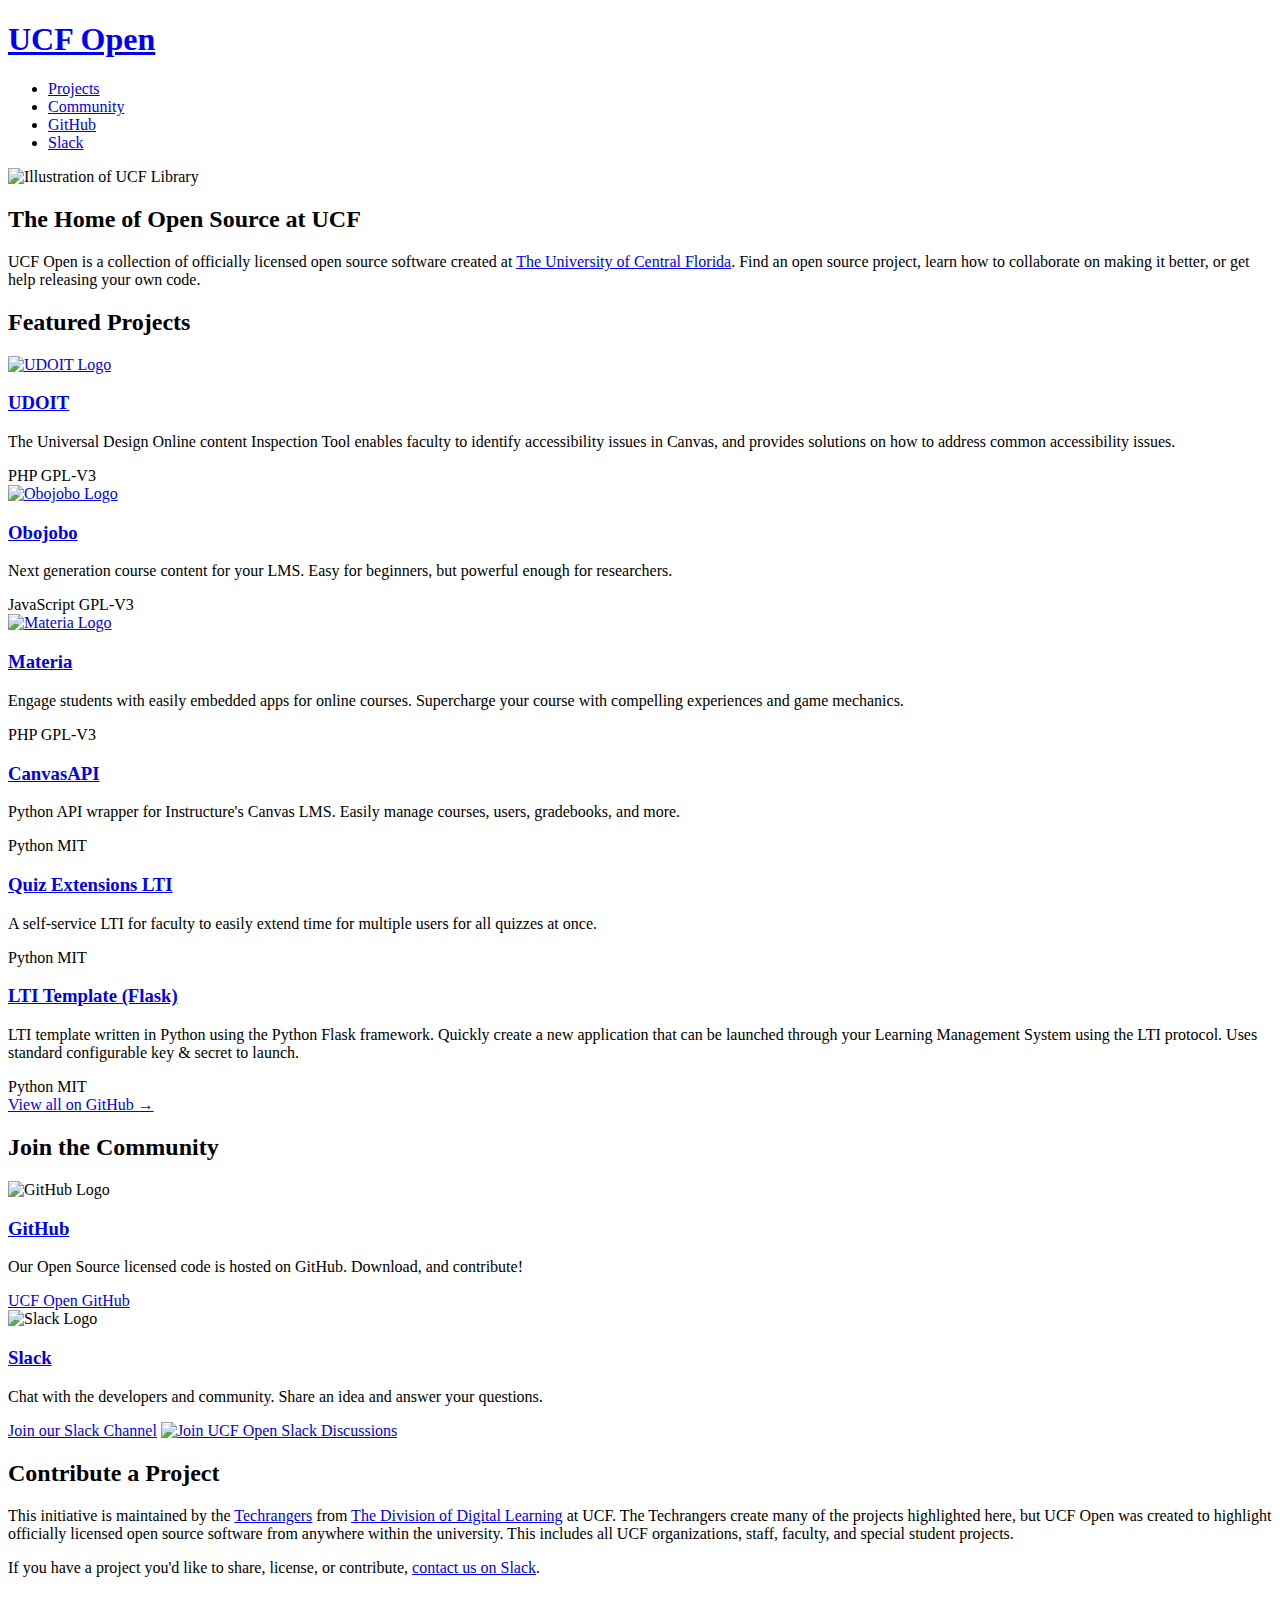
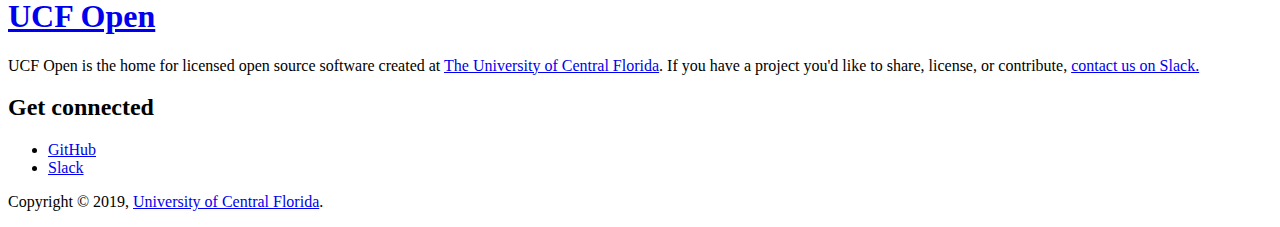
==== index.html @ 664c1a89 "Merge pull request #3 from jessemcbride/fix/canvasapi-language-tag" ====
<!DOCTYPE html>
<html>
	<head>
		<meta charset="utf-8" />
		<meta http-equiv="X-UA-Compatible" content="IE=edge" />
		<meta name="viewport" content="width=device-width, initial-scale=1" />
		<title>UCF Open - Open Source Software from UCF</title>
		<meta name="description" content="ucf open" />
		<link
			href="https://maxcdn.bootstrapcdn.com/font-awesome/4.3.0/css/font-awesome.min.css"
			rel="stylesheet"
			type="text/css"
		/>
		<link
			href="https://fonts.googleapis.com/css?family=Roboto:400,400i,500,500i&display=swap"
			rel="stylesheet"
		/>

		<!-- Twitter Social -->
		<meta name="twitter:image:src" content="http://ucfopen.github.io/img/social-ucf-open.png" />
		<meta name="twitter:card" content="summary_large_image" />
		<meta name="twitter:title" content="University of Central Florida Open Source" />
		<meta name="twitter:description" content="UCF Open is the home licensed open source software created at the University of Central Florida." />

		<!-- Open Graph -->
		<meta property="og:image" content="https://ucfopen.github.io/img/social-ucf-open.png" />
		<meta property="og:title" content="University of Central Florida Open Source" />
		<meta property="og:url" content="https://ucfopen.github.io" />
		<meta property="og:description" content="UCF Open is the home licensed open source software created at the University of Central Florida." />

		<link rel="stylesheet" href="css/main.css" />
	</head>

	<body>
		<header>
			<h1><a class="logo" href="/">UCF Open</a></h1>
			<nav>
				<ul>
					<li><a href="#our_featured_open_source_projects">Projects</a></li>
					<li><a href="#our_platforms_and_technologies">Community</a></li>
					<li><a href="https://github.com/ucfopen" rel="nofollow" target="_blank">GitHub</a></li>
					<li><a href="https://ucf-open-slackin.herokuapp.com/" rel="nofollow" target="_blank">Slack</a></li>
				</ul>
			</nav>
		</header>

		<div class="top">
			<img src="img/ucf-library.svg" class="illustration" alt="Illustration of UCF Library" />
			<h2 id="about">The Home of Open Source at UCF</h2>
			<div class="description">
				<p>
					UCF Open is a collection of officially licensed open source software created at <a href="https://www.ucf.edu/" target="_blank">The University of Central Florida</a>. Find an open source project, learn how to collaborate on making it better, or get help releasing your own code.
				</p>
			</div>
		</div>

		<main>
			<div class="content-container featured">
				<h2 id="our_featured_open_source_projects">
					<span class="highlight">Featured</span> Projects
				</h2>

				<div class="projects">
					<div class="project project-udoit">
						<a href="https://github.com/ucfopen/UDOIT" rel="nofollow" target="_blank"
							><img src="img/udoit-logo.svg" alt="UDOIT Logo"
						/></a>
						<h3><a href="https://github.com/ucfopen/UDOIT" rel="nofollow" target="_blank">UDOIT</a></h3>
						<p>
							The Universal Design Online content Inspection Tool enables faculty to identify accessibility issues in Canvas, and provides solutions on how to address common accessibility issues.
						</p>
						<div class="tags">
							<span class="tag tag-php">PHP</span>
							<span class="tag tag-GPLV3">GPL-V3</span>
						</div>
					</div>

					<div class="project project-obojobo">
						<a href="https://github.com/ucfopen/Obojobo" rel="nofollow" target="_blank"
							><img src="img/obojobo-logo.svg" alt="Obojobo Logo"
						/></a>
						<h3><a href="https://github.com/ucfopen/Obojobo" rel="nofollow" target="_blank">Obojobo</a></h3>
						<p>
							Next generation course content for your LMS. Easy for beginners, but powerful enough for researchers.
						</p>
						<div class="tags">
							<span class="tag tag-js">JavaScript</span>
							<span class="tag tag-GPLV3">GPL-V3</span>
						</div>
					</div>

					<div class="project project-materia">
						<a href="https://github.com/ucfopen/Materia" rel="nofollow" target="_blank">
							<img src="img/materia-logo.svg" alt="Materia Logo"/>
						</a>
						<h3><a href="https://github.com/ucfopen/Materia" rel="nofollow" target="_blank">Materia</a></h3>
						<p>
							Engage students with easily embedded apps for online courses. Supercharge your course with compelling experiences and game mechanics.
						</p>
						<div class="tags">
							<span class="tag tag-php">PHP</span>
							<span class="tag tag-GPLV3">GPL-V3</span>
						</div>
					</div>

					<div class="project project-canvasapi">
						<h3><a href="https://github.com/ucfopen/canvasapi" rel="nofollow" target="_blank">CanvasAPI</a></h3>
						<p>
							Python API wrapper for Instructure's Canvas LMS. Easily manage courses, users, gradebooks, and more.
						</p>
						<div class="tags">
							<span class="tag tag-python">Python</span>
							<span class="tag tag-MIT">MIT</span>
						</div>
					</div>

					<div class="project project-quizextensions">
						<h3>
							<a href="https://github.com/ucfopen/quiz-extensions" rel="nofollow" target="_blank">
								Quiz Extensions LTI
							</a>
						</h3>
						<p>
							A self-service LTI for faculty to easily extend time for multiple users for all quizzes at once.
						</p>
						<div class="tags">
							<span class="tag tag-python">Python</span>
							<span class="tag tag-MIT">MIT</span>
						</div>
					</div>

					<div class="project project-ltitemplate">
						<h3>
							<a href="https://github.com/ucfopen/lti-template-flask" rel="nofollow" target="_blank">LTI Template (Flask)</a>
						</h3>
						<p>
							LTI template written in Python using the Python Flask framework. Quickly create a new application that can be launched through your Learning Management System using the LTI protocol. Uses standard configurable key & secret to launch.
						</p>
						<div class="tags">
							<span class="tag tag-python">Python</span>
							<span class="tag tag-MIT">MIT</span>
						</div>
					</div>

				</div>

				<div class="all-projects">
					<a class="fancy" href="https://github.com/ucfopen" rel="nofollow" target="_blank">
						View all on GitHub &rarr;
					</a>
				</div>
			</div>

			<div class="content-container">
				<h2 id="our_platforms_and_technologies">
					Join the <span class="highlight">Community</span>
				</h2>
				<div class="platform-container">
					<div class="platform platform-github">
						<div class="img-container">
							<img src="img/github-logo.svg" alt="GitHub Logo" />
						</div>
						<div class="platform-content">
							<h3><a href="https://github.com/ucfopen" rel="nofollow" target="_blank">GitHub</a></h3>
							<p>Our Open Source licensed code is hosted on GitHub. Download, and contribute!</p>
							<a href="https://github.com/ucfopen" rel="nofollow" target="_blank">UCF Open GitHub</a>
						</div>
					</div>

					<div class="platform platform-slack">
						<div class="img-container">
							<img src="img/slack-logo.svg" alt="Slack Logo" />
						</div>
						<div class="platform-content">
							<h3><a href="https://ucf-open-slackin.herokuapp.com/" rel="nofollow" target="_blank">Slack</a></h3>
							<p>Chat with the developers and community. Share an idea and answer your questions.</p>
							<a href="https://ucf-open-slackin.herokuapp.com/" rel="nofollow" target="_blank"
								>Join our Slack Channel</a
							>
							<a href="https://ucf-open-slackin.herokuapp.com/"  rel="nofollow" target="_blank"
								><img
									src="https://ucf-open-slackin.herokuapp.com/badge.svg"
									alt="Join UCF Open Slack Discussions"
									data-canonical-src="https://ucf-open-slackin.herokuapp.com/badge.svg"
									style="max-width:100%;"
							/></a>
						</div>
					</div>
				</div>
			</div>
			<div class="content-container">
				<h2 id="our_platforms_and_technologies">
					<span class="highlight">Contribute</span> a Project
				</h2>
				<div>
						<p>
							This initiative is maintained by the <a href="https://https://techrangers.cdl.ucf.edu" target="_blank">Techrangers</a> from <a href="https://digitallearning.ucf.edu/" target="_blank">The Division of Digital Learning</a> at UCF.  The Techrangers create many of the projects highlighted here, but UCF Open was created to highlight officially licensed open source software from anywhere within the university. This includes all UCF organizations, staff, faculty, and special student projects.
						</p>
						<p>
							If you have a project you'd like to share, license, or contribute, <a href="https://ucf-open-slackin.herokuapp.com/" rel="nofollow" target="_blank">contact us on Slack</a>.
						</p>

				</div>
			</div>


		</main>

		<footer>
			<div class="content-container">
				<div class="footer-description">
					<h1><a class="logo" href="/">UCF Open</a></h1>
					<p>
						UCF Open is the home for licensed open source software created at <a href="https://www.ucf.edu/" target="_blank">The University of Central Florida</a>.
						If you have a project you'd like to share, license, or contribute, <a href="https://ucf-open-slackin.herokuapp.com/" rel="nofollow" target="_blank">contact us on Slack.</a>
					</p>
				</div>
				<h2>Get connected</h2>
				<ul class="footer-links">
					<li><a href="https://github.com/ucfopen" class="logolink logolink-github" rel="nofollow" target="_blank">GitHub</a></li>
					<li>
						<a
							href="https://ucf-open-slackin.herokuapp.com/"
							class="logolink logolink-slack"
							rel="nofollow"
							>Slack</a
						>
					</li>
				</ul>

				<div class="copyright"><p>Copyright &copy; 2019, <a href="https://www.ucf.edu/" target="_blank">University of Central Florida</a>.</p></div>
			</div>
		</footer>

		<script
			type="text/javascript"
			src="//universityheader.ucf.edu/bar/js/university-header.js?use-1200-breakpoint=1"
			id="ucfhb-script"
			defer
		></script>
	</body>
</html>
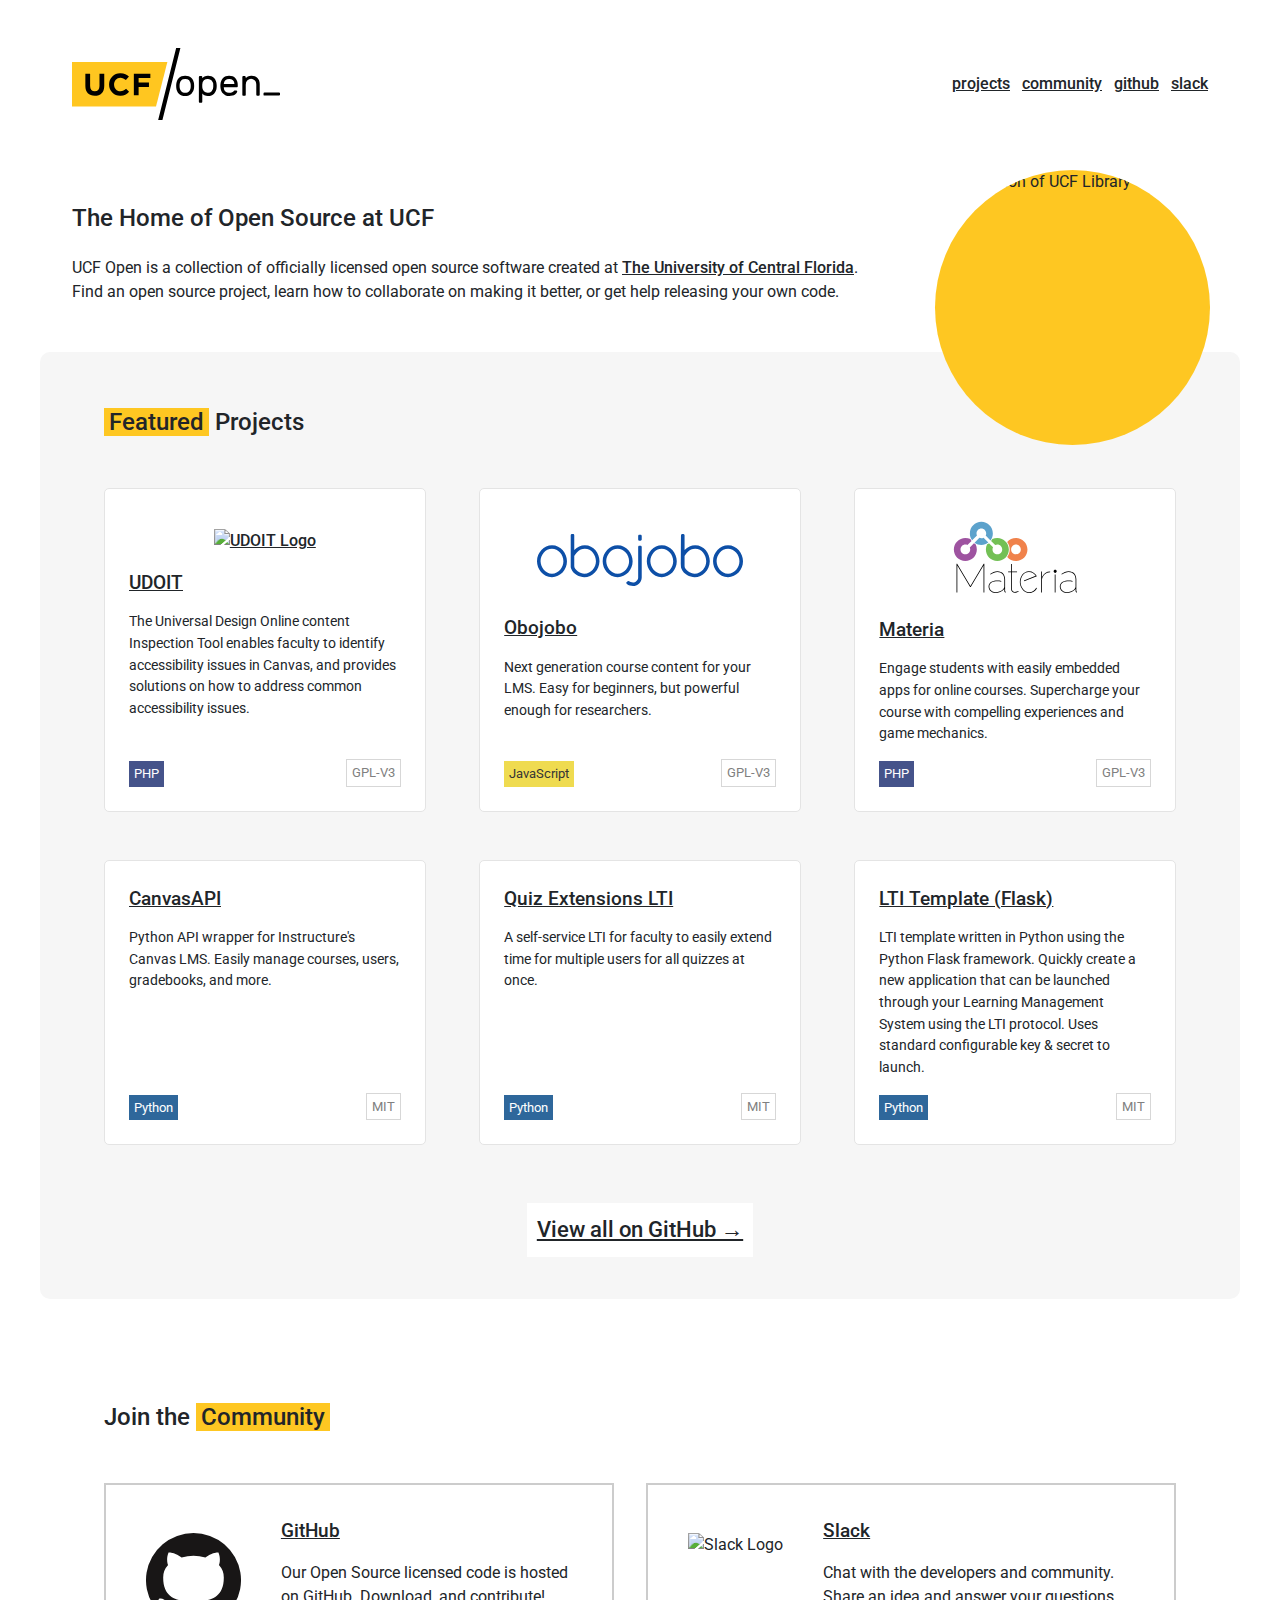
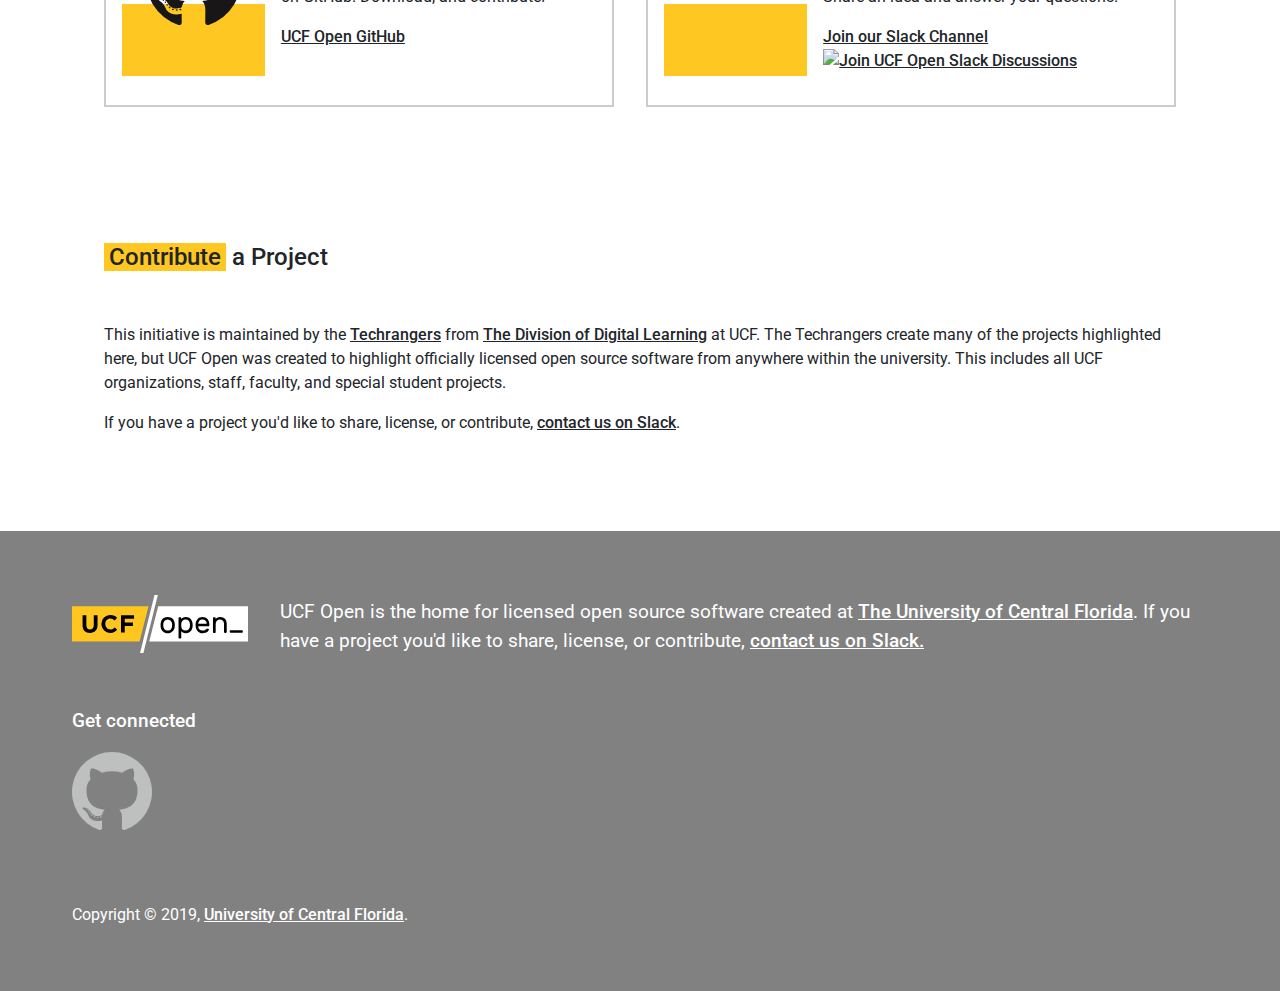
==== commit e8671f79: "Merge pull request #6 from Goff-Davis/increase-responsiveness" ====
--- a/index.html
+++ b/index.html
@@ -33,7 +33,8 @@
 
 	<body>
 		<header>
-			<h1><a class="logo" href="/">UCF Open</a></h1>
+			<!-- <h1><a class="logo" href="/">UCF Open</a></h1> -->
+			<a class="logo" href="/"><img src="img/ucfopen-logo.svg" /></a>
 			<nav>
 				<ul>
 					<li><a href="#our_featured_open_source_projects">Projects</a></li>
@@ -209,7 +210,7 @@
 		<footer>
 			<div class="content-container">
 				<div class="footer-description">
-					<h1><a class="logo" href="/">UCF Open</a></h1>
+					<a class="logo" href="/"><img src="img/ucfopen-logo-invert.svg" /></a>
 					<p>
 						UCF Open is the home for licensed open source software created at <a href="https://www.ucf.edu/" target="_blank">The University of Central Florida</a>.
 						If you have a project you'd like to share, license, or contribute, <a href="https://ucf-open-slackin.herokuapp.com/" rel="nofollow" target="_blank">contact us on Slack.</a>
--- a/css/main.css
+++ b/css/main.css
@@ -0,0 +1,544 @@
+body {
+	background-color: #fff;
+	color: #212529;
+	font-family: -apple-system, BlinkMacSystemFont, 'Segoe UI', Roboto, 'Helvetica Neue', Arial,
+		sans-serif, 'Apple Color Emoji', 'Segoe UI Emoji', 'Segoe UI Symbol';
+	font-size: 1rem;
+	font-weight: 400;
+	line-height: 1.5;
+	margin: 0;
+}
+
+h1,
+h2,
+h3 {
+	font-weight: 500;
+	font-family: 'Roboto', sans-serif;
+}
+
+header a {
+	margin: 0;
+}
+
+@media (max-width: 992px) {
+	header a {
+		margin: 0 auto;
+	}
+}
+
+header a.logo {
+	width: 13rem;
+	height: 4.5rem;
+	overflow: hidden;
+	display: block;
+	margin: 0 1rem 0 0;
+}
+
+header a img {
+	max-width: 100%;
+	max-height: auto;
+}
+
+@media (max-width: 992px) {
+	header a.logo {
+		margin-right: 0;
+	}
+}
+
+#about {
+	margin-top: 5rem;
+}
+
+@media (max-width: 250px) {
+	header a.logo {
+		width: 7rem;
+		height: 2.25rem;
+	}
+}
+
+@media (max-width: 992px) {
+	#about {
+		margin-top: 3rem;
+	}
+}
+
+
+a:link,
+a:visited,
+a:active,
+a:hover {
+	color: #212529;
+	position: relative;
+	text-decoration: underline;
+	font-weight: 500;
+}
+
+a:hover {
+	text-decoration: none;
+}
+
+header nav a:link:after {
+	position: absolute;
+	content: '';
+	height: 0;
+	bottom: 0;
+	margin: 0 auto;
+	left: 0;
+	right: 0;
+	width: 100%;
+	background: #fec722;
+	transition: 0.09s;
+	z-index: -1;
+}
+
+header nav a:hover:after {
+	height: 100%;
+}
+
+.highlight {
+	background: #fec722;
+	padding-right: 0.3rem;
+	padding-left: 0.3rem;
+}
+
+.tag {
+	background: #2f5ff1;
+	color: #fff;
+	padding: 0.2rem 0.3rem;
+	font-size: 0.8rem;
+}
+
+.tag.tag-php {
+	background-color: #45538a;
+}
+.tag.tag-js {
+	background-color: #efdb50;
+	color: rgb(53, 53, 53);
+}
+.tag.tag-python {
+	background-color: #2e679b;
+}
+
+.tag.tag-MIT,
+.tag.tag-GPLV3 {
+	border: 1px solid #d7d7d7;
+	background-color: white;
+	color: #808080;
+}
+
+header {
+	width: 100%;
+	max-width: 1200px;
+	display: flex;
+	position: relative;
+	box-sizing: border-box;
+	margin: 0 auto;
+	justify-content: space-between;
+	align-items: center;
+	margin-top: 3rem;
+	padding: 0 2rem;
+}
+
+@media (max-width: 992px) {
+	header {
+		flex-direction: column;
+	}
+}
+
+header ul {
+	margin: 0;
+	padding: 0;
+	list-style-type: none;
+}
+
+nav {
+	text-align: right;
+}
+
+@media (max-width: 992px) {
+	nav {
+		text-align: center;
+		margin-top: 1rem;
+		width: 100%;
+	}
+}
+
+nav li {
+	display: inline-block;
+	margin-left: 0.5rem;
+}
+
+nav a {
+	text-transform: lowercase;
+}
+
+main .content-container {
+	position: relative;
+	width: 100%;
+	max-width: 1200px;
+	padding: 2rem 4rem;
+	margin: 0 auto;
+	border-radius: 10px;
+	margin-top: 3rem;
+	box-sizing: border-box;
+}
+
+main .content-container.featured {
+	position: relative;
+	width: 100%;
+	max-width: 1200px;
+	background: #f6f6f6;
+	padding: 2rem 4rem;
+	margin: 0 auto;
+	border-radius: 10px;
+	margin-top: 3rem;
+}
+
+main .content-container h2 {
+	margin-bottom: 3rem;
+}
+
+@media (max-width: 992px) {
+	main {
+		padding: 2rem;
+	}
+}
+
+@media (max-width: 440px) {
+	main .content-container {
+		padding: 2rem;
+	}
+
+	main .content-container.featured {
+		padding: 2rem;
+	}
+}
+
+.projects {
+	clear: both;
+	display: flex;
+	flex-wrap: wrap;
+	justify-content: space-between;
+}
+
+@media (max-width: 992px) {
+	.projects {
+		flex-direction: column;
+	}
+}
+
+.project {
+	width: 30%;
+	background: #fff;
+	border: solid 1px #e4e4e4;
+	border-radius: 5px;
+	box-sizing: border-box;
+	padding: 1.5rem;
+	margin-bottom: 3rem;
+	display: flex;
+	flex-direction: column;
+	align-content: flex-start;
+}
+
+@media (max-width: 992px) {
+	.project {
+		width: 100%;
+	}
+}
+
+.project a {
+	max-width: 100%;
+	display: block;
+	text-align: center;
+}
+
+.project h3 a {
+	text-align: left;
+}
+
+.project img {
+	max-height: 5rem;
+	margin: 0 auto;
+	width: auto;
+	box-sizing: border-box;
+}
+
+.project.project-udoit img {
+	max-height: 4rem;
+	margin: 1rem;
+}
+
+.project.project-obojobo img {
+	max-height: 3.3rem;
+	margin: 1.3rem 0;
+}
+
+.project.project-materia img {
+	max-height: 4.5rem;
+	margin: 0.5rem 0 1rem 0;
+}
+
+.project h3 {
+	margin: 0;
+	width: 100%;
+}
+
+.project p {
+	font-size: 0.9rem;
+}
+
+.project .tags {
+	height: 100%;
+	display: flex;
+	align-items: flex-end;
+	justify-content: space-between;
+}
+
+@media(max-width: 375px) {
+	.project .tags {
+		flex-direction: column;
+		align-items: center;
+	}
+
+	.project .tag {
+		margin-bottom: 5px;
+	}
+}
+
+.all-projects{
+	padding: 10px;
+	text-align: center;
+}
+
+.all-projects > a {
+	padding: 10px;
+	background: white;
+	display: inline-block;
+	text-align: center;
+	font-size: 1.4em;
+}
+
+/* .project .tag {
+	align-self: flex-end;
+} */
+
+.platform-container {
+	display: flex;
+}
+
+@media (max-width: 992px) {
+	.platform-container {
+		flex-direction: column;
+	}
+}
+
+.platform {
+	border: solid 2px #ccc;
+	padding: 2rem;
+	box-sizing: border-box;
+	display: flex;
+	margin-right: 2rem;
+}
+
+@media (max-width: 992px) {
+	.platform {
+		margin-right: 0;
+		margin-bottom: 2rem;
+		padding: 1rem;
+	}
+}
+
+.platform:last-of-type {
+	margin-right: 0;
+	margin-bottom: 0;
+}
+
+.platform h3 {
+	margin: 0;
+}
+
+.platform a {
+	margin-right: 0.5rem;
+}
+
+.platform .img-container {
+	height: 8rem;
+	width: 11rem;
+	position: relative;
+	margin: 0 2rem 0 0;
+	padding: 1rem 0.5rem 0 0.5rem;
+}
+
+@media (max-width: 992px) {
+	.platform .img-container {
+		height: 4rem;
+		width: 6rem;
+	}
+}
+
+.platform .img-container img {
+	width: 100%;
+	position: relative;
+	z-index: 15;
+}
+
+.platform .img-container:before {
+	position: absolute;
+	content: '';
+	margin: 0 auto;
+	right: 0;
+	width: calc(100% + 2rem);
+	background: #fec722;
+	display: block;
+	height: 50%;
+	bottom: -15px;
+	left: -1rem;
+	transition: 0.09s;
+}
+
+.platform:hover .img-container:before {
+	height: calc(100% + 1rem);
+}
+
+@media (max-width: 992px) {
+	.platform .img-container:before {
+		display: none;
+	}
+}
+
+.top {
+	position: relative;
+	width: 100%;
+	max-width: 1200px;
+	padding: 0 2rem;
+	box-sizing: border-box;
+	margin: 0 auto;
+}
+
+.description {
+	max-width: calc(100% - 300px - 2rem);
+}
+
+@media (max-width: 992px) {
+	.description {
+		max-width: 100%;
+	}
+}
+
+.illustration {
+	position: absolute;
+	top: 0;
+	z-index: 15;
+	background: #fec722;
+	border-radius: 50%;
+	width: 275px;
+	height: 275px;
+	top: -30px;
+	right: 30px;
+}
+
+@media (max-width: 992px) {
+	.illustration {
+		display: none;
+	}
+}
+
+footer {
+	width: 100%;
+	background: #818181;
+	color: #fff;
+}
+
+footer a:link,
+footer a:visited {
+	color: white;
+}
+
+footer .content-container {
+	width: 100%;
+	max-width: 1200px;
+	position: relative;
+	box-sizing: border-box;
+	margin: 3rem auto 0 auto;
+	max-width: 1200px;
+	padding: 3rem 2rem;
+}
+
+footer h2 {
+	font-size: 1.2rem;
+}
+
+footer ul {
+	margin: 0;
+	padding: 0;
+	list-style-type: none;
+}
+
+footer ul li {
+	display: inline-block;
+}
+
+.footer-description {
+	display: flex;
+	justify-content: space-between;
+	align-items: flex-start;
+	font-size: 1.2rem;
+}
+.copyright {
+	padding-top: 3rem;
+}
+
+.footer-links a.logolink-github {
+	background-image: url(../img/github-logo.svg);
+}
+
+.footer-links a.logolink-slack {
+	background-image: url(../img/slack-logo.svg);
+}
+
+.footer-links a {
+	filter: invert(1);
+	width: 5rem;
+	height: 5rem;
+	overflow: hidden;
+	text-indent: -99999px;
+	display: block;
+	background-size: contain;
+	opacity: 0.6;
+	background-repeat: no-repeat;
+	margin-right: 1rem;
+}
+
+.footer-links a:hover {
+	opacity: 0.8;
+}
+
+footer a.logo {
+	margin-top: 1rem;
+	margin-right: 2rem;
+	min-width: 11rem;
+	min-height: 6rem;
+}
+
+@media (max-width: 430px) {
+	.footer-description {
+		flex-direction: column;
+	}
+
+	footer .content-container {
+		display: flex;
+		flex-direction: column;
+		align-items: center;
+	}
+}
+
+.ucf-header-placeholder {
+	display: block !important;
+	height: 50px;
+	width: 100%;
+	margin: auto;
+	background: #000;
+	align-self: flex-start !important;
+	flex: 0 0 auto !important;
+	order: 0 !important;
+}
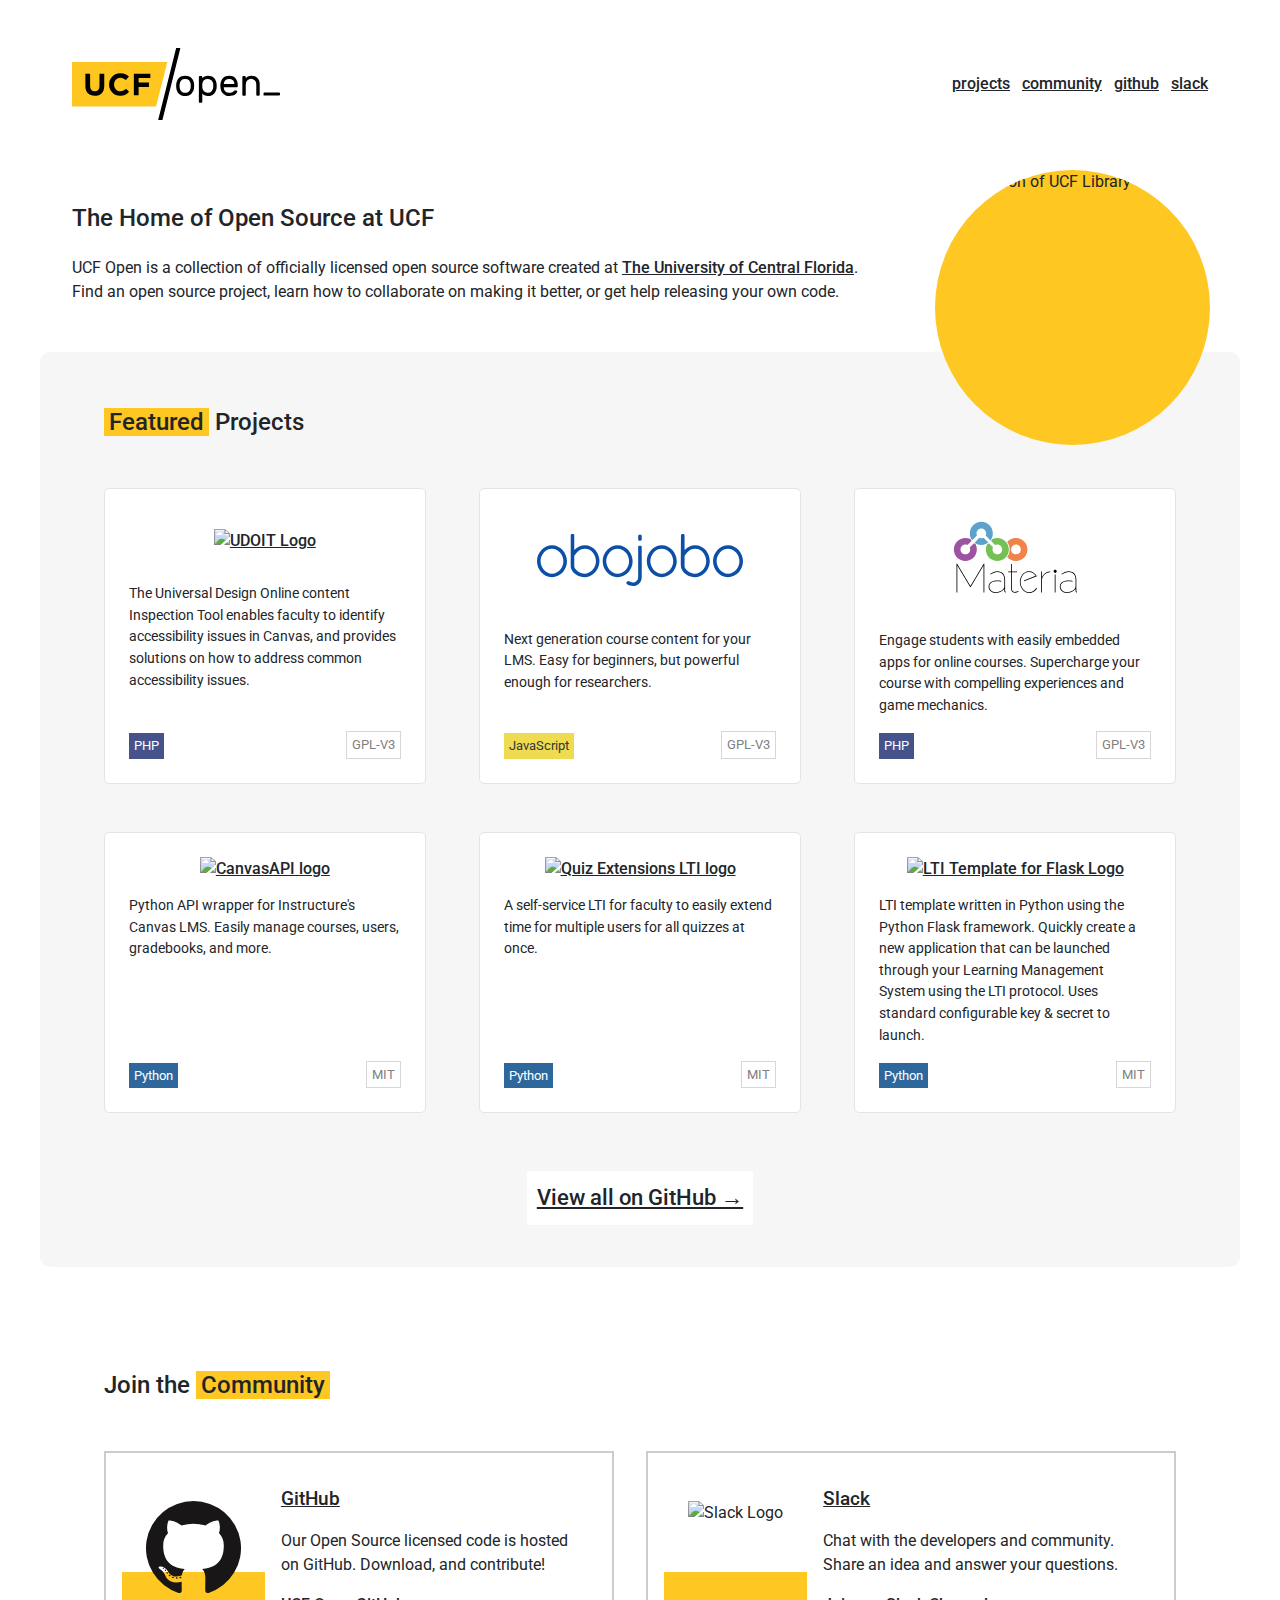
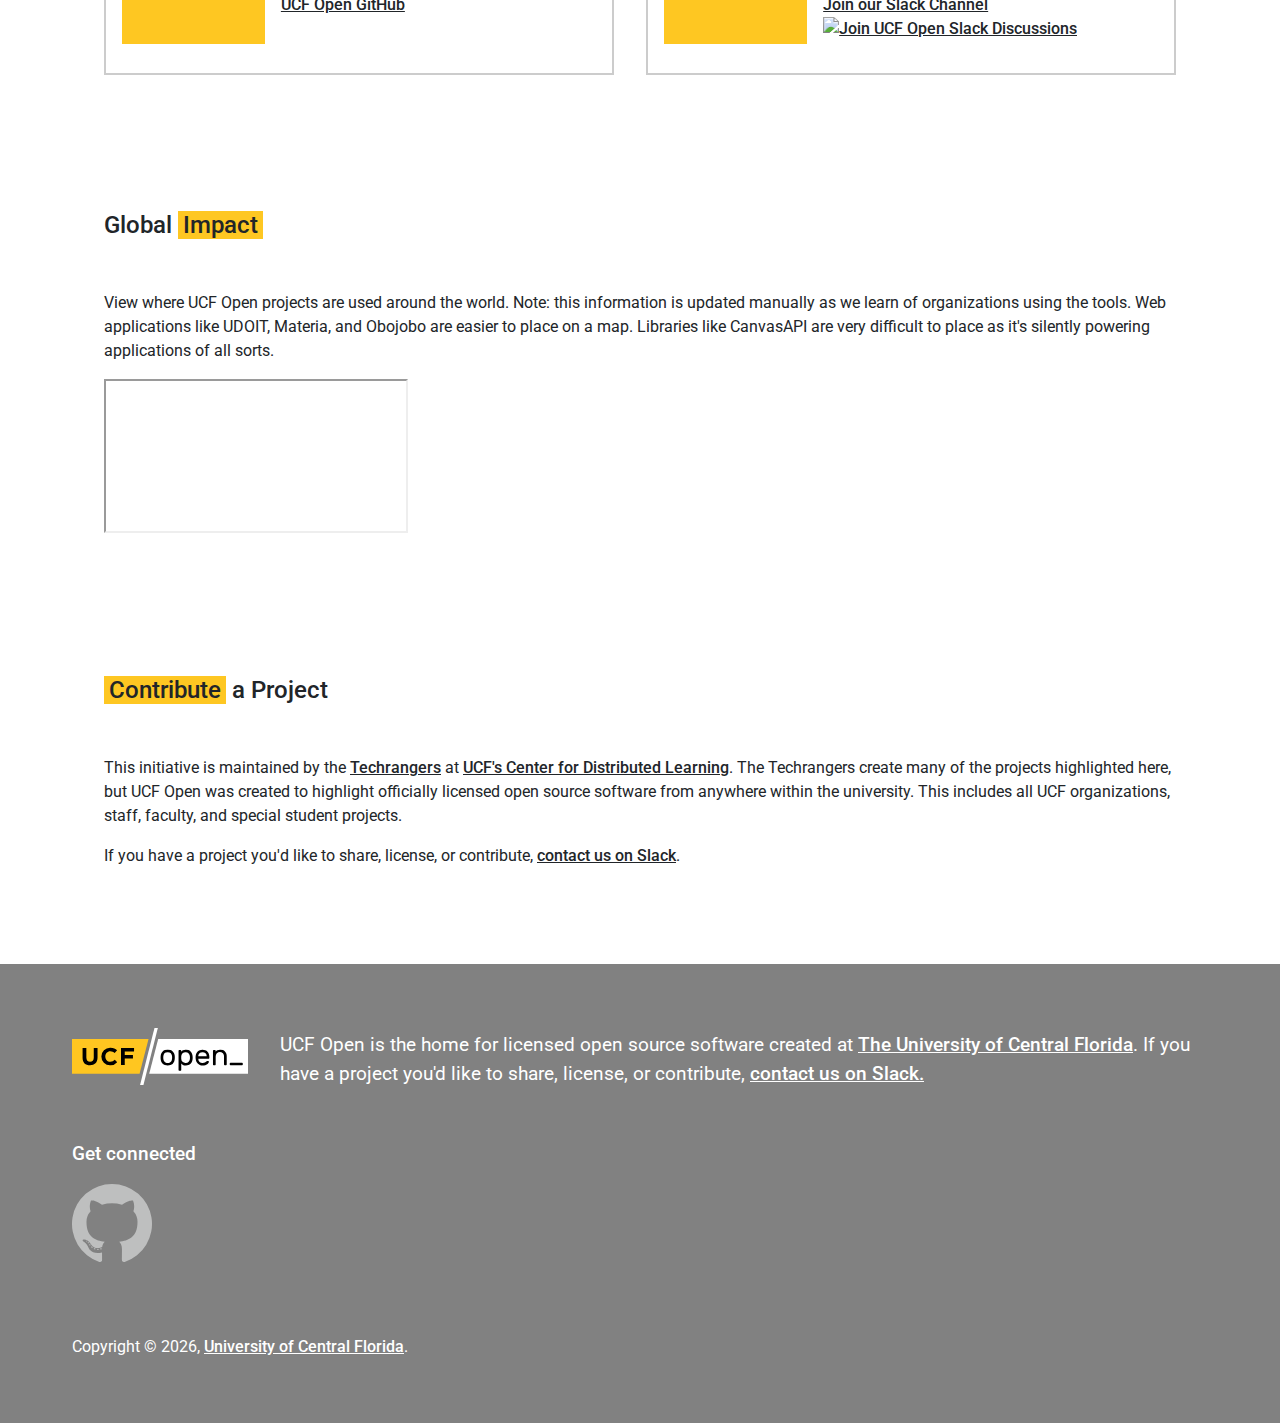
==== commit 652bd364: "Changed wording to show Techrangers as part of CDL.  Fixes #14" ====
--- a/index.html
+++ b/index.html
@@ -20,13 +20,13 @@
 		<meta name="twitter:image:src" content="http://ucfopen.github.io/img/social-ucf-open.png" />
 		<meta name="twitter:card" content="summary_large_image" />
 		<meta name="twitter:title" content="University of Central Florida Open Source" />
-		<meta name="twitter:description" content="UCF Open is the home licensed open source software created at the University of Central Florida." />
+		<meta name="twitter:description" content="UCF Open is the home for licensed open source software created at the University of Central Florida." />
 
 		<!-- Open Graph -->
 		<meta property="og:image" content="https://ucfopen.github.io/img/social-ucf-open.png" />
 		<meta property="og:title" content="University of Central Florida Open Source" />
 		<meta property="og:url" content="https://ucfopen.github.io" />
-		<meta property="og:description" content="UCF Open is the home licensed open source software created at the University of Central Florida." />
+		<meta property="og:description" content="UCF Open is the home for licensed open source software created at the University of Central Florida." />
 
 		<link rel="stylesheet" href="css/main.css" />
 	</head>
@@ -66,7 +66,6 @@
 						<a href="https://github.com/ucfopen/UDOIT" rel="nofollow" target="_blank"
 							><img src="img/udoit-logo.svg" alt="UDOIT Logo"
 						/></a>
-						<h3><a href="https://github.com/ucfopen/UDOIT" rel="nofollow" target="_blank">UDOIT</a></h3>
 						<p>
 							The Universal Design Online content Inspection Tool enables faculty to identify accessibility issues in Canvas, and provides solutions on how to address common accessibility issues.
 						</p>
@@ -80,7 +79,6 @@
 						<a href="https://github.com/ucfopen/Obojobo" rel="nofollow" target="_blank"
 							><img src="img/obojobo-logo.svg" alt="Obojobo Logo"
 						/></a>
-						<h3><a href="https://github.com/ucfopen/Obojobo" rel="nofollow" target="_blank">Obojobo</a></h3>
 						<p>
 							Next generation course content for your LMS. Easy for beginners, but powerful enough for researchers.
 						</p>
@@ -94,7 +92,6 @@
 						<a href="https://github.com/ucfopen/Materia" rel="nofollow" target="_blank">
 							<img src="img/materia-logo.svg" alt="Materia Logo"/>
 						</a>
-						<h3><a href="https://github.com/ucfopen/Materia" rel="nofollow" target="_blank">Materia</a></h3>
 						<p>
 							Engage students with easily embedded apps for online courses. Supercharge your course with compelling experiences and game mechanics.
 						</p>
@@ -105,7 +102,9 @@
 					</div>
 
 					<div class="project project-canvasapi">
-						<h3><a href="https://github.com/ucfopen/canvasapi" rel="nofollow" target="_blank">CanvasAPI</a></h3>
+						<a href="https://github.com/ucfopen/canvasapi" rel="nofollow" target="_blank">
+							<img src="img/canvasapi-logo.svg" alt="CanvasAPI logo"/>
+						</a>
 						<p>
 							Python API wrapper for Instructure's Canvas LMS. Easily manage courses, users, gradebooks, and more.
 						</p>
@@ -116,11 +115,9 @@
 					</div>
 
 					<div class="project project-quizextensions">
-						<h3>
-							<a href="https://github.com/ucfopen/quiz-extensions" rel="nofollow" target="_blank">
-								Quiz Extensions LTI
-							</a>
-						</h3>
+						<a href="https://github.com/ucfopen/quiz-extensions" rel="nofollow" target="_blank">
+							<img src="img/quiz-extensions-lti-logo.svg" alt="Quiz Extensions LTI logo"/>
+						</a>
 						<p>
 							A self-service LTI for faculty to easily extend time for multiple users for all quizzes at once.
 						</p>
@@ -131,9 +128,9 @@
 					</div>
 
 					<div class="project project-ltitemplate">
-						<h3>
-							<a href="https://github.com/ucfopen/lti-template-flask" rel="nofollow" target="_blank">LTI Template (Flask)</a>
-						</h3>
+						<a href="https://github.com/ucfopen/lti-template-flask" rel="nofollow" target="_blank">
+							<img src="img/lti-template-flask-logo.svg" alt="LTI Template for Flask Logo"/>
+						</a>
 						<p>
 							LTI template written in Python using the Python Flask framework. Quickly create a new application that can be launched through your Learning Management System using the LTI protocol. Uses standard configurable key & secret to launch.
 						</p>
@@ -189,13 +186,24 @@
 					</div>
 				</div>
 			</div>
+
+			<div class="content-container">
+				<h2 id="global_impact">
+					Global <span class="highlight">Impact</span>
+				</h2>
+				<div>
+					<p>View where UCF Open projects are used around the world.  Note: this information is updated manually as we learn of organizations using the tools.  Web applications like UDOIT, Materia, and Obojobo are easier to place on a map. Libraries like CanvasAPI are very difficult to place as it's silently powering applications of all sorts.</p>
+					<iframe id="map" src="https://www.google.com/maps/d/embed?mid=1jqZbmF9hu0YbbY4bMK1h3ndgCkWPUyFC"></iframe>
+				</div>
+			</div>
+
 			<div class="content-container">
 				<h2 id="our_platforms_and_technologies">
 					<span class="highlight">Contribute</span> a Project
 				</h2>
 				<div>
 						<p>
-							This initiative is maintained by the <a href="https://https://techrangers.cdl.ucf.edu" target="_blank">Techrangers</a> from <a href="https://digitallearning.ucf.edu/" target="_blank">The Division of Digital Learning</a> at UCF.  The Techrangers create many of the projects highlighted here, but UCF Open was created to highlight officially licensed open source software from anywhere within the university. This includes all UCF organizations, staff, faculty, and special student projects.
+							This initiative is maintained by the <a href="https://techrangers.cdl.ucf.edu" target="_blank">Techrangers</a> at <a href="https://cdl.ucf.edu/" target="_blank">UCF's Center for Distributed Learning</a>.  The Techrangers create many of the projects highlighted here, but UCF Open was created to highlight officially licensed open source software from anywhere within the university. This includes all UCF organizations, staff, faculty, and special student projects.
 						</p>
 						<p>
 							If you have a project you'd like to share, license, or contribute, <a href="https://ucf-open-slackin.herokuapp.com/" rel="nofollow" target="_blank">contact us on Slack</a>.
@@ -203,7 +211,6 @@
 
 				</div>
 			</div>
-
 
 		</main>
 
@@ -229,7 +236,7 @@
 					</li>
 				</ul>
 
-				<div class="copyright"><p>Copyright &copy; 2019, <a href="https://www.ucf.edu/" target="_blank">University of Central Florida</a>.</p></div>
+				<div class="copyright"><p>Copyright &copy; <script>document.write((new Date()).getFullYear());</script>, <a href="https://www.ucf.edu/" target="_blank">University of Central Florida</a>.</p></div>
 			</div>
 		</footer>
 
